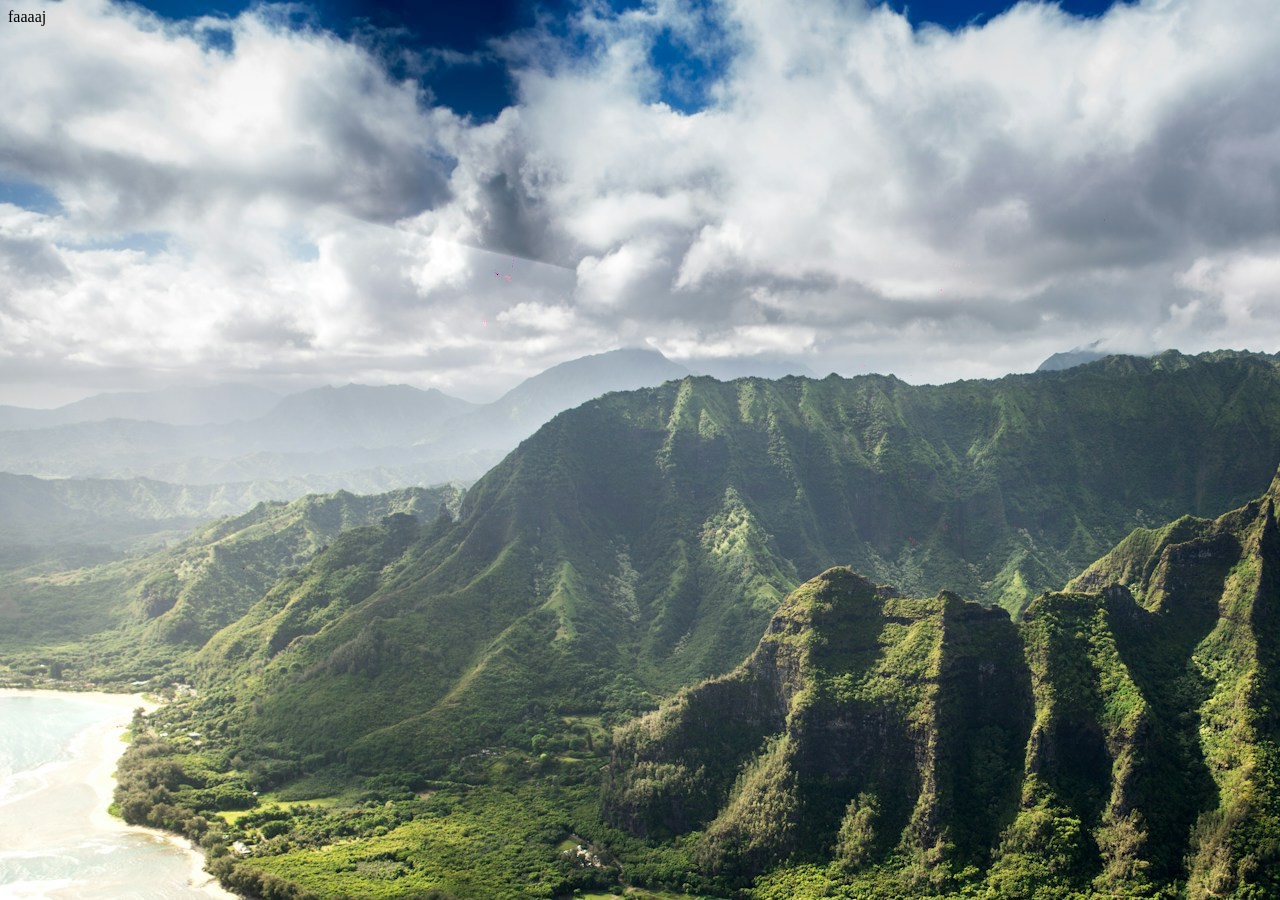
==== guide.html @ 65fb9559 "adding guide app" ====
<!DOCTYPE html>
<html lang="en">
<head>
    <meta charset="UTF-8">
    <meta name="viewport" content="width=device-width, initial-scale=1.0">
    <title>SeedOS Guide</title>
    <link rel="stylesheet" href="guide.css">
</head>
<body>
    faaaaj
</body>
</html>
---- guide.css ----
body{
    background-image: url(assets/logo/intro1.jpg);
}
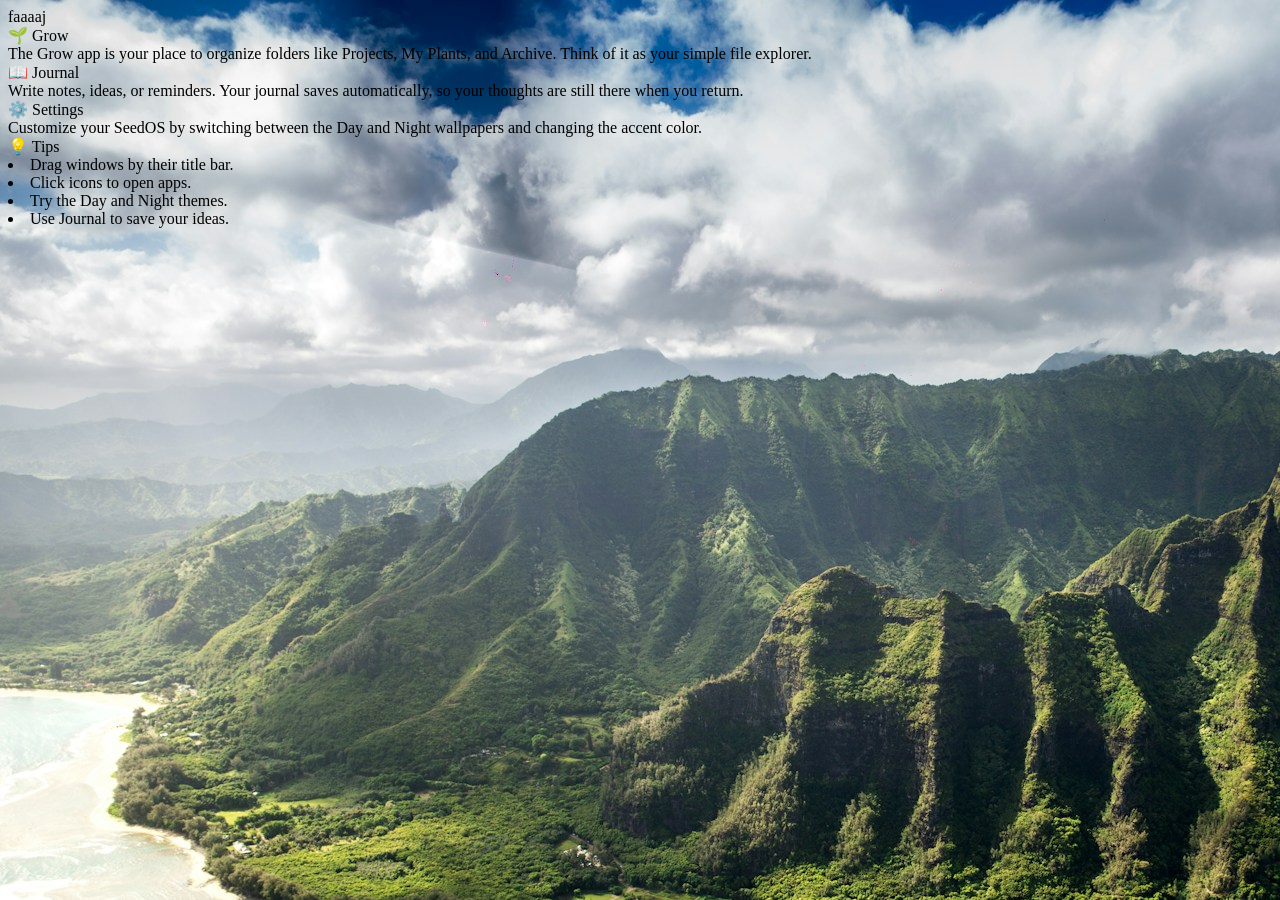
==== commit 316f927c: "small c" ====
--- a/guide.html
+++ b/guide.html
@@ -7,6 +7,22 @@
     <link rel="stylesheet" href="guide.css">
 </head>
 <body>
-    faaaaj
+    faaaaj<div>🌱 Grow</div>
+
+<div>The Grow app is your place to organize folders like Projects, My Plants, and Archive. Think of it as your simple file explorer.</div>
+
+<div>📖 Journal</div>
+
+<div>Write notes, ideas, or reminders. Your journal saves automatically, so your thoughts are still there when you return.</div>
+
+<div>⚙️ Settings</div>
+
+<div>Customize your SeedOS by switching between the Day and Night wallpapers and changing the accent color.</div>
+
+<div>💡 Tips</div>
+<li> Drag windows by their title bar.</li>
+ <li>Click icons to open apps.</li>
+ <li>Try the Day and Night themes.</li>
+ <li>Use Journal to save your ideas.</li>
 </body>
 </html>
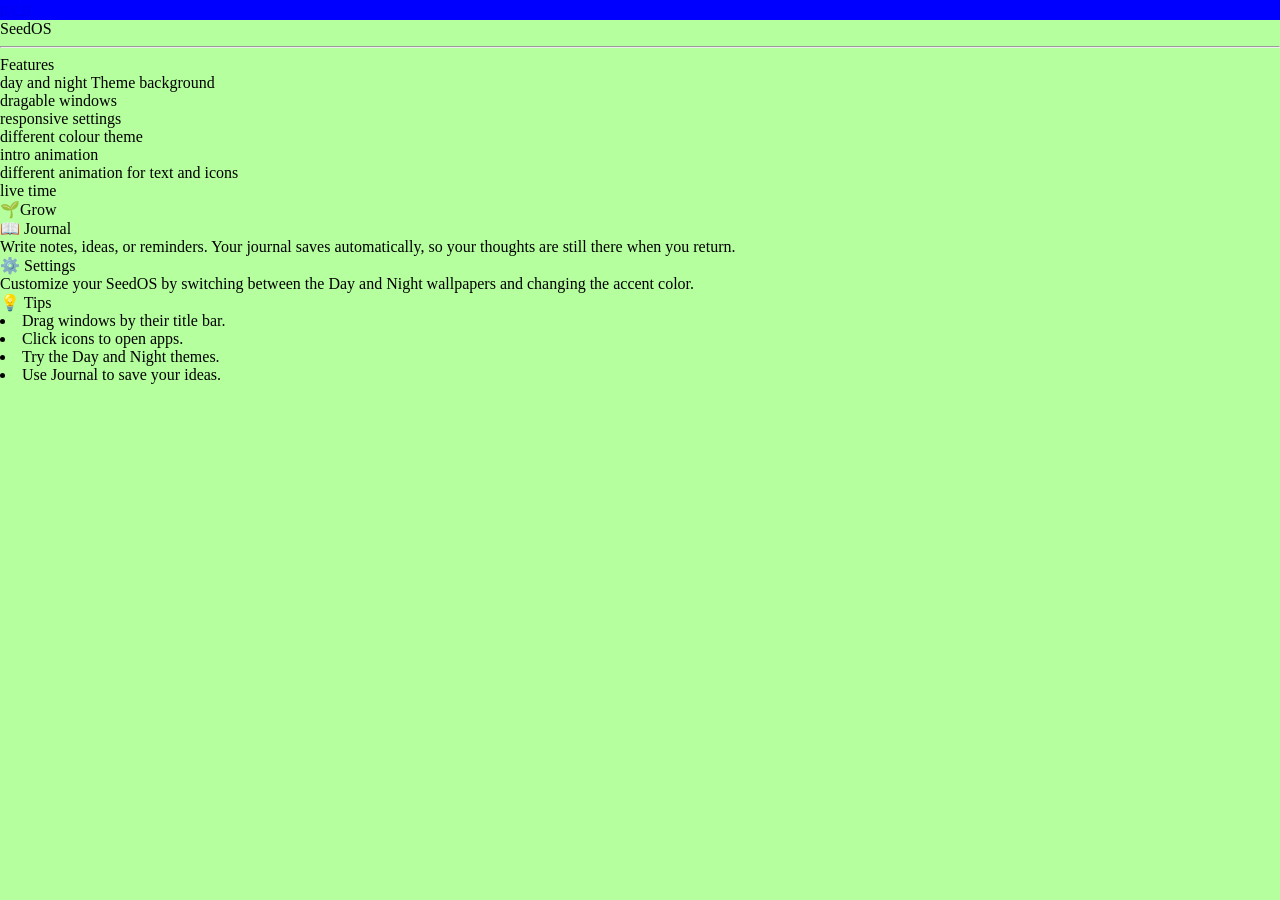
==== commit 17f09e5e: "adding the main guide" ====
--- a/guide.html
+++ b/guide.html
@@ -7,9 +7,27 @@
     <link rel="stylesheet" href="guide.css">
 </head>
 <body>
-    faaaaj<div>🌱 Grow</div>
+    <div id="flex"><a href="index.html">try it</a></div>
 
-<div>The Grow app is your place to organize folders like Projects, My Plants, and Archive. Think of it as your simple file explorer.</div>
+    <div> SeedOS</div>
+    <hr>
+
+<div>
+<div>Features</div>
+
+<div>day and night Theme background</div>
+<div>dragable windows</div>
+<div>responsive settings</div>
+<div>different colour theme</div>
+<div>intro animation</div>
+<div>different animation for text and icons</div>
+<div>live time</div>
+</div>
+
+<div>
+
+    <div>🌱Grow</div>
+    <div></div>
 
 <div>📖 Journal</div>
 
@@ -19,6 +37,8 @@
 
 <div>Customize your SeedOS by switching between the Day and Night wallpapers and changing the accent color.</div>
 
+</div>
+
 <div>💡 Tips</div>
 <li> Drag windows by their title bar.</li>
  <li>Click icons to open apps.</li>
--- a/guide.css
+++ b/guide.css
@@ -1,3 +1,10 @@
 body{
-    background-image: url(assets/logo/intro1.jpg);
+    margin: 0;
+    background-color: rgb(181, 255, 159);
+}
+#flex{
+    background-color: blue;
+    height: 20px;
+    width: 100%;
+    
 }
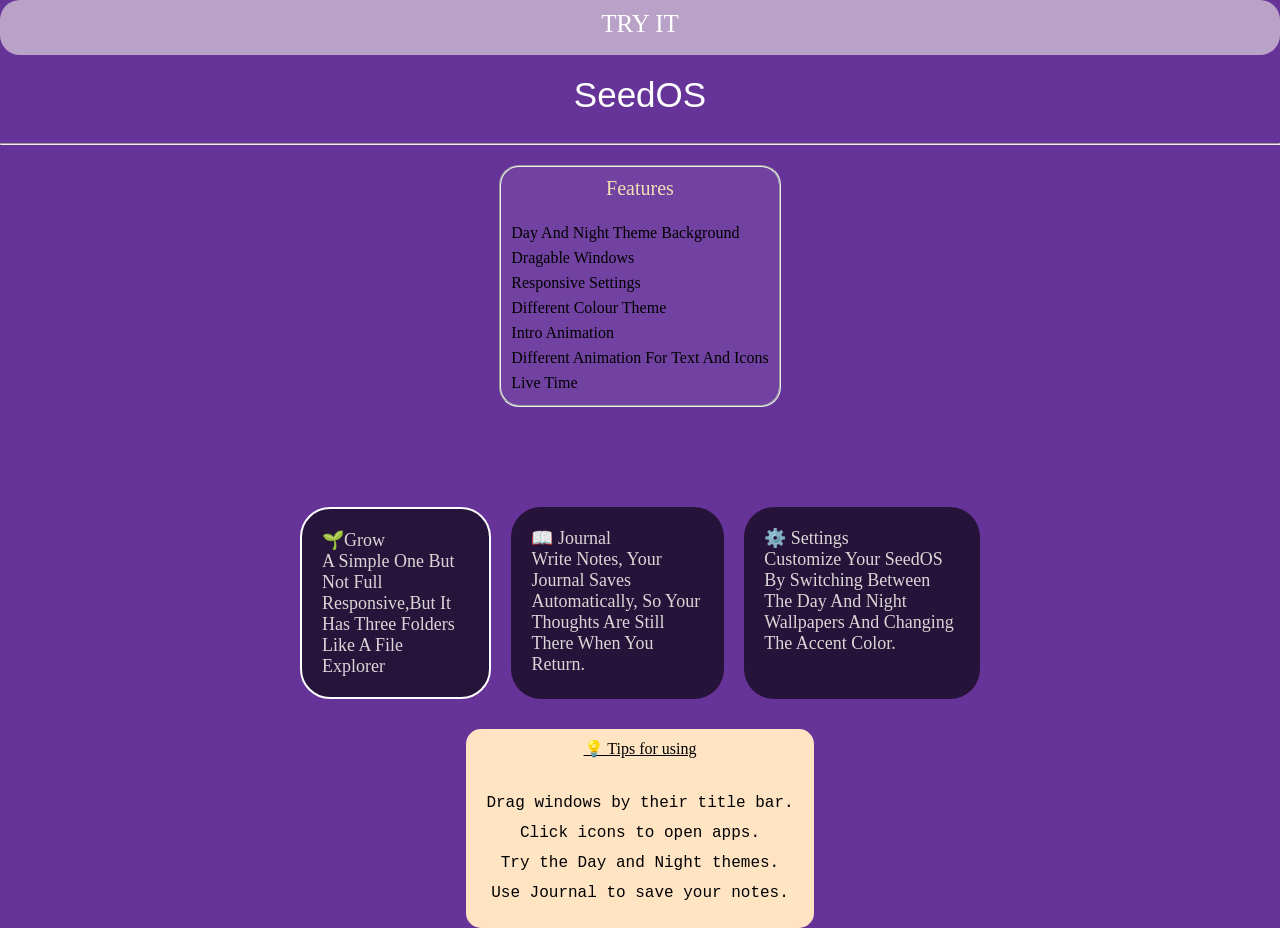
==== commit d3c90306: "almost completed" ====
--- a/guide.html
+++ b/guide.html
@@ -7,14 +7,21 @@
     <link rel="stylesheet" href="guide.css">
 </head>
 <body>
-    <div id="flex"><a href="index.html">try it</a></div>
 
-    <div> SeedOS</div>
+    <div id="flex">
+    
+            <a href="index.html">TRY IT</a>
+        
+    </div>
+
+    <div class="headline"> SeedOS</div>
     <hr>
 
-<div>
-<div>Features</div>
 
+<div class="card">
+
+<div class="cah">Features</div>
+<div class="textcard">
 <div>day and night Theme background</div>
 <div>dragable windows</div>
 <div>responsive settings</div>
@@ -23,26 +30,38 @@
 <div>different animation for text and icons</div>
 <div>live time</div>
 </div>
-
-<div>
-
-    <div>🌱Grow</div>
-    <div></div>
-
-<div>📖 Journal</div>
-
-<div>Write notes, ideas, or reminders. Your journal saves automatically, so your thoughts are still there when you return.</div>
-
-<div>⚙️ Settings</div>
-
-<div>Customize your SeedOS by switching between the Day and Night wallpapers and changing the accent color.</div>
-
 </div>
 
-<div>💡 Tips</div>
-<li> Drag windows by their title bar.</li>
- <li>Click icons to open apps.</li>
- <li>Try the Day and Night themes.</li>
- <li>Use Journal to save your ideas.</li>
+
+<div class="apps">
+
+    <div class="grow">
+    <div>🌱Grow</div>
+    <div>A simple one but not full responsive,but it has three folders like a file explorer</div>
+    </div>
+
+    <div class="journal">
+<div>📖 Journal</div>
+<div>Write notes, Your journal saves automatically, so your thoughts are still there when you return.</div>
+    </div>
+
+    <div class="settings">
+<div>⚙️ Settings</div>
+<div>Customize your SeedOS by switching between the Day and Night wallpapers and changing the accent color.</div>
+    </div>
+    
+</div>
+
+<div class="tips">
+
+<div class="tipsh">💡 Tips for using</div>
+<div class="texttips">
+<div>Drag windows by their title bar.</div>
+ <div>Click icons to open apps.</div>
+ <div>Try the Day and Night themes.</div>
+ <div>Use Journal to save your notes.</div>
+</div>
+</div>
+
 </body>
 </html>
--- a/guide.css
+++ b/guide.css
@@ -1,10 +1,147 @@
 body{
     margin: 0;
-    background-color: rgb(181, 255, 159);
+    background-color:rebeccapurple;
+    color: rgb(218, 214, 214);
 }
 #flex{
-    background-color: blue;
-    height: 20px;
-    width: 100%;
+    background-color: rgba(241, 230, 230, 0.61);
+    height: 35px;
     
+    border-radius: 20px;
+    padding: 10px;
+    text-align: center;
+    
+}
+
+a{
+    
+    font-family:'Times New Roman', Times, serif;
+    padding: 25px;
+    text-align: center;
+    font-size: 25px;
+    color: white;
+    font-family: cursive;
+    text-decoration: none;
+}
+a:hover{
+    color: gold;
+}
+
+.headline{
+    color: white;
+    font-family: Impact, Haettenschweiler, 'Arial Narrow Bold', sans-serif;
+    font-size: 35px;
+    text-align: center;
+    padding: 20px;
+}
+
+.headline:hover{
+    color: rgb(20, 204, 20);
+}
+
+.card{
+    margin-left: auto;
+    margin-right: auto;
+    margin-top: 20px;
+    width: fit-content ;
+    text-align: center;
+    border-radius: 20px;
+    background-color: rgba(255, 255, 254, 0.075);
+    color: black;
+    border: groove 2px;
+    transition: 0.3s;
+}
+.card:hover{
+     background-color: rgba(255, 255, 254, 0.164);
+     transform: translatey(-10px)scale(1.15);
+}
+.cah{
+    font-size: 20px;
+    padding: 10px;
+    color: wheat;
+}
+
+.textcard{
+    padding: 10px;
+    text-transform: capitalize;
+    text-align:start;
+    line-height: 25PX;
+}
+
+.apps{
+    display: flex;
+    gap: 20px;
+    margin-left: 300px;
+    margin-right: 300px;
+    margin-top: 100px;
+   
+}
+
+.grow{
+     padding: 20px;
+    background-color: rgba(0, 0, 0, 0.61);
+    border-radius: 30px;
+    font-size: 18px;
+    text-transform: capitalize;
+   transition: 0.3s;
+   border: solid white 2px;
+}
+.grow:hover{
+    transform: translateX(70px);
+    border: dotted peachpuff 2px;
+    background-color: rgba(182, 16, 16, 0.5);
+}
+.journal{
+    border-radius: 30px;
+    padding: 20px;
+    background-color: rgba(0, 0, 0, 0.623);
+    text-transform: capitalize;
+    font-size: 18px;
+    transition: 0.3s;
+}
+.journal:hover{
+    transform: translateY(-70px);
+    background-color: rgba(0, 128, 0, 0.5);
+}
+
+.settings{
+    border-radius: 30px;
+    text-transform: capitalize;
+    font-size: 18px;
+    padding: 20px;
+    background-color: rgba(0, 0, 0, 0.623);
+    transition: 0.3S;
+}
+.settings:hover{
+    transform: translateX(-70px);
+    background-color: rgba(0, 0, 255, 0.5);
+}
+
+.tips{
+    background-color: bisque;
+    align-items: center;
+    width: fit-content;
+    text-align: center;
+    border-radius:15px;
+    margin-left: auto;
+    margin-right: auto;
+    margin-top: 30px;
+    transition: 0.3s;
+
+}
+.tips:hover{
+    transform: scale(1.06);
+}
+.texttips{
+    padding: 20px;
+    font-size: 16px;
+    color: black;
+    font-family: monospace;
+    line-height: 30px;
+}
+.tipsh{
+    padding: 10px;
+    color: black;
+    font-family: cursive;
+    text-decoration: underline;
 }
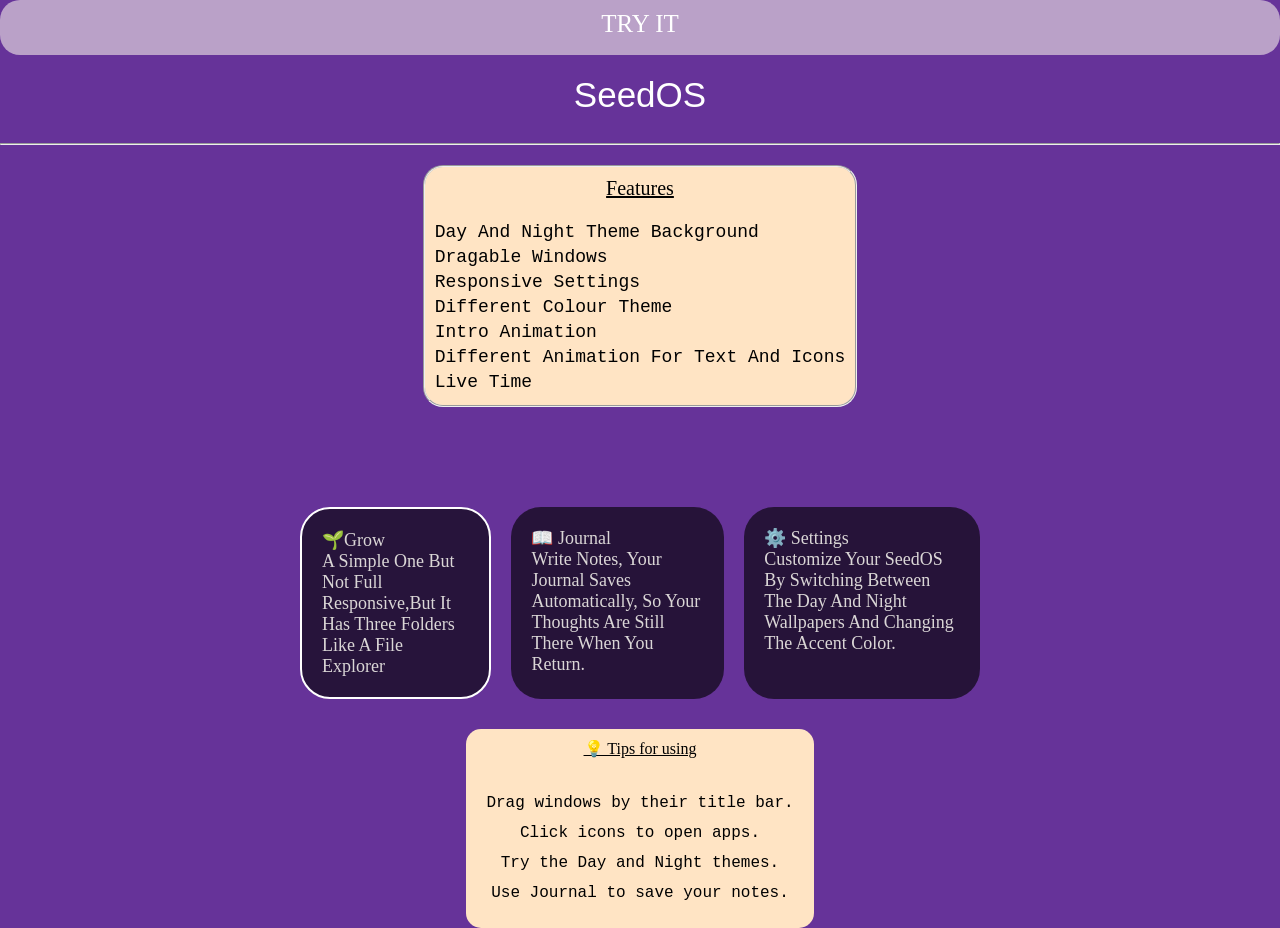
==== commit 3a079f9f: "small changes to the card" ====
--- a/guide.html
+++ b/guide.html
@@ -62,6 +62,11 @@
  <div>Use Journal to save your notes.</div>
 </div>
 </div>
+<div class="thz">
+    <div class="thz2">
+        
+    </div>
+</div>
 
 </body>
 </html>
--- a/guide.css
+++ b/guide.css
@@ -46,7 +46,7 @@
     width: fit-content ;
     text-align: center;
     border-radius: 20px;
-    background-color: rgba(255, 255, 254, 0.075);
+    background-color: bisque;
     color: black;
     border: groove 2px;
     transition: 0.3s;
@@ -56,12 +56,16 @@
      transform: translatey(-10px)scale(1.15);
 }
 .cah{
+    text-decoration: underline;
+    font-family: cursive;
     font-size: 20px;
     padding: 10px;
-    color: wheat;
+    color: rgb(0, 0, 0);
 }
 
 .textcard{
+    font-size: 18px;
+    font-family: monospace;
     padding: 10px;
     text-transform: capitalize;
     text-align:start;
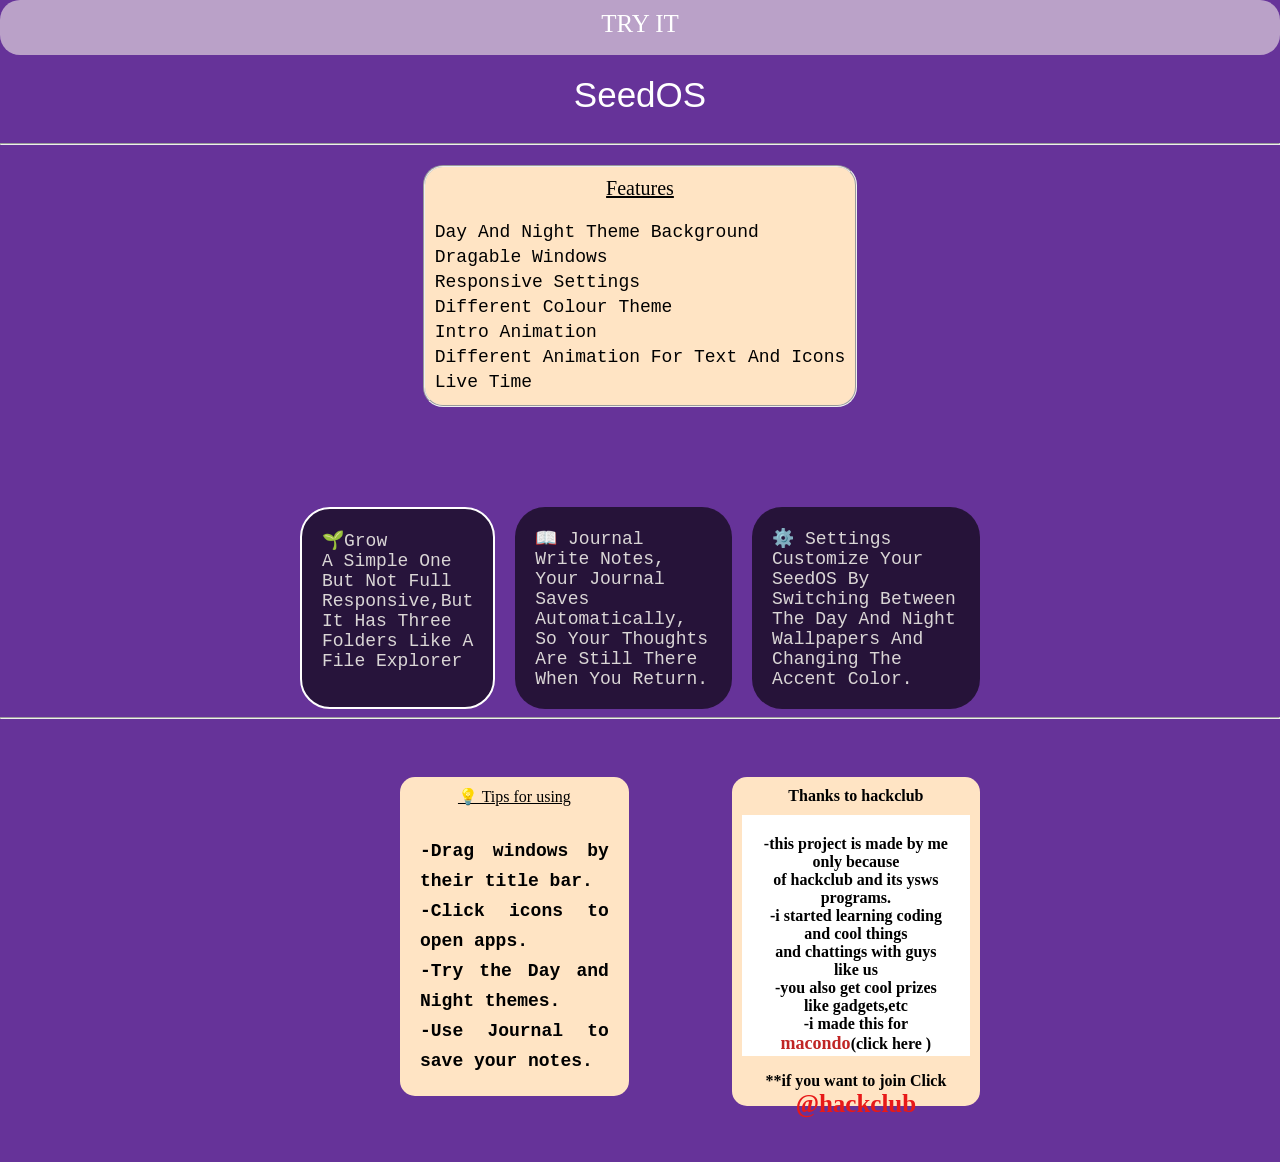
==== commit 24943072: "added a card about hc and improving the whole" ====
--- a/guide.html
+++ b/guide.html
@@ -51,22 +51,26 @@
     </div>
     
 </div>
-
+<hr>
+<div class="tiphack">
 <div class="tips">
 
 <div class="tipsh">💡 Tips for using</div>
 <div class="texttips">
-<div>Drag windows by their title bar.</div>
- <div>Click icons to open apps.</div>
- <div>Try the Day and Night themes.</div>
- <div>Use Journal to save your notes.</div>
+<div>-Drag windows by their title bar.</div>
+ <div>-Click icons to open apps.</div>
+ <div>-Try the Day and Night themes.</div>
+ <div>-Use Journal to save your notes.</div>
 </div>
 </div>
-<div class="thz">
+<div class="thz">Thanks to hackclub
     <div class="thz2">
-        
+        -this project is made by me only because<br> of hackclub and its ysws programs.<br>-i started learning coding and cool things<br>and chattings with guys like us<br>-you also get cool prizes like gadgets,etc<br>
+        -i made this for <a href="https://macondo.hackclub.com/" class="ma" target="_blank">macondo</a>(click here )
+        <br><br>**if you want to join Click
+        <a href="https://hackclub.com/" class="a1" target="_blank">@hackclub</a>
     </div>
 </div>
-
+</div>
 </body>
 </html>
--- a/guide.css
+++ b/guide.css
@@ -82,6 +82,7 @@
 }
 
 .grow{
+    font-family: monospace;
      padding: 20px;
     background-color: rgba(0, 0, 0, 0.61);
     border-radius: 30px;
@@ -96,6 +97,7 @@
     background-color: rgba(182, 16, 16, 0.5);
 }
 .journal{
+    font-family: monospace;
     border-radius: 30px;
     padding: 20px;
     background-color: rgba(0, 0, 0, 0.623);
@@ -109,6 +111,7 @@
 }
 
 .settings{
+    font-family: monospace;
     border-radius: 30px;
     text-transform: capitalize;
     font-size: 18px;
@@ -127,20 +130,24 @@
     width: fit-content;
     text-align: center;
     border-radius:15px;
-    margin-left: auto;
-    margin-right: auto;
-    margin-top: 30px;
+    margin-left: 400px;
+    margin-right: 50px;
+    margin-bottom: 60px;
+    margin-top: 50px;
     transition: 0.3s;
 
 }
 .tips:hover{
     transform: scale(1.06);
+    background-color: white;
 }
 .texttips{
-    padding: 20px;
-    font-size: 16px;
-    color: black;
-    font-family: monospace;
+    text-align: justify;
+    padding: 20px;
+    font-size: 18px;
+    color: black;
+    font-family: monospace;
+    font-weight: bold;
     line-height: 30px;
 }
 .tipsh{
@@ -148,4 +155,64 @@
     color: black;
     font-family: cursive;
     text-decoration: underline;
+}
+
+.tiphack{
+    display: flex;
+    gap: 3px;
+}
+.thz{
+   background-color: bisque;
+    align-items: center;
+    width: fit-content;
+    text-align: center;
+    border-radius:15px;
+    margin-left: 50px;
+    margin-right: 300px;
+    margin-top: 50px;
+    margin-bottom: 50px;
+    transition: 0.3s;
+    padding: 10px;
+    color: black;
+    font-family: cursive;
+    font-weight: bold;
+    transition: 0.3s;
+    
+}
+.thz:hover{
+    background-color: rgb(248, 99, 99);
+    transform: scale(1.02);
+}
+.thz2{
+   height: 201px;
+    padding: 10px;
+    background-color: black;
+    padding:20px;
+    margin-top: 10px;
+    margin-bottom: 10px;
+    color: white;
+}
+.thz2{
+    background-color: white;
+    color: black;
+}
+.a1{
+    
+    font-family:'Times New Roman', Times, serif;
+    padding: 25px;
+    text-align: center;
+    font-size: 25px;
+    color: rgb(231, 25, 25);
+    font-family: cursive;
+    text-decoration: none;
+}
+.a1:hover{
+    color: gold;
+}
+
+.ma{
+    padding: 0%;
+
+    font-size: 18px;
+    color: rgb(192, 37, 37);
 }
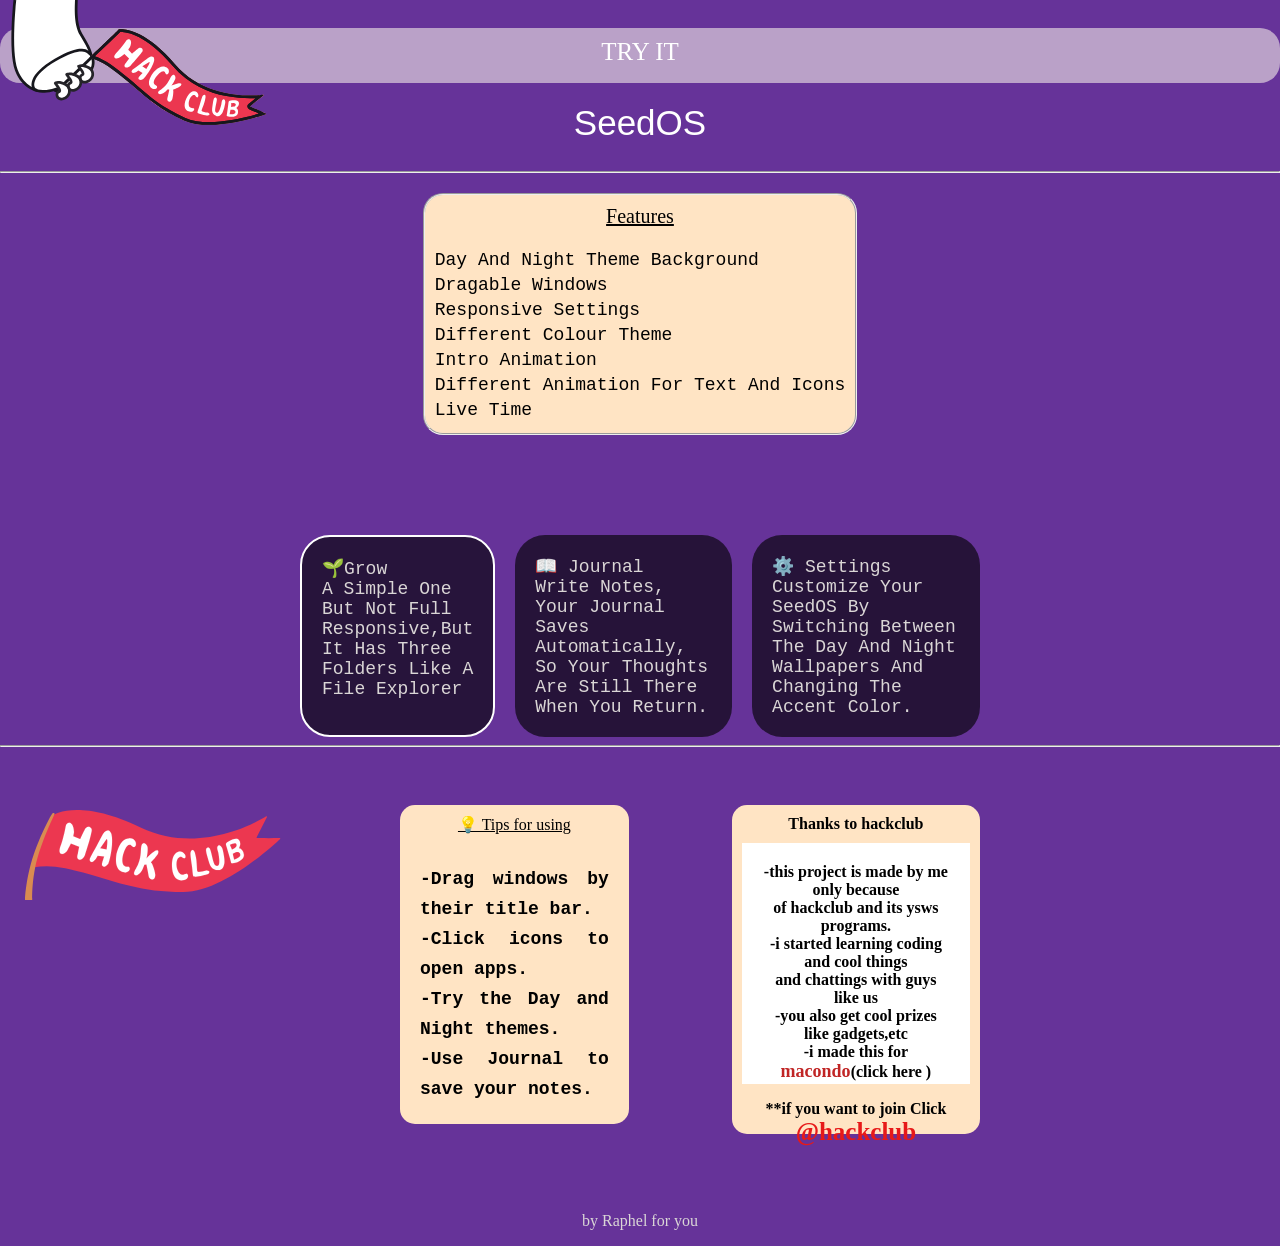
==== commit 4f107bbe: "added hc img" ====
--- a/guide.html
+++ b/guide.html
@@ -7,6 +7,8 @@
     <link rel="stylesheet" href="guide.css">
 </head>
 <body>
+    <a href="https://hackclub.com/"><img style="position: absolute;top: 0;left: 10px;border: 0;width: 256px;z-index: 999;"
+    src="assets/logo/flag-orpheus-top.svg" alt="Hack Club"/></a>
 
     <div id="flex">
     
@@ -21,7 +23,9 @@
 <div class="card">
 
 <div class="cah">Features</div>
+
 <div class="textcard">
+
 <div>day and night Theme background</div>
 <div>dragable windows</div>
 <div>responsive settings</div>
@@ -29,6 +33,7 @@
 <div>intro animation</div>
 <div>different animation for text and icons</div>
 <div>live time</div>
+
 </div>
 </div>
 
@@ -51,11 +56,14 @@
     </div>
     
 </div>
+
 <hr>
+
 <div class="tiphack">
 <div class="tips">
 
 <div class="tipsh">💡 Tips for using</div>
+
 <div class="texttips">
 <div>-Drag windows by their title bar.</div>
  <div>-Click icons to open apps.</div>
@@ -63,7 +71,9 @@
  <div>-Use Journal to save your notes.</div>
 </div>
 </div>
+
 <div class="thz">Thanks to hackclub
+
     <div class="thz2">
         -this project is made by me only because<br> of hackclub and its ysws programs.<br>-i started learning coding and cool things<br>and chattings with guys like us<br>-you also get cool prizes like gadgets,etc<br>
         -i made this for <a href="https://macondo.hackclub.com/" class="ma" target="_blank">macondo</a>(click here )
@@ -72,5 +82,10 @@
     </div>
 </div>
 </div>
+<a href="https://hackclub.com/"><img class="hcimg"
+    src="assets/logo/flag-standalone.svg" alt="Hack Club"/></a>
+<footer>
+    by Raphel for you
+</footer>
 </body>
 </html>
--- a/guide.css
+++ b/guide.css
@@ -215,4 +215,15 @@
 
     font-size: 18px;
     color: rgb(192, 37, 37);
+}
+.hcimg{
+    position:absolute;
+    bottom: 0;
+    width: 256px;
+    float:left;
+}
+footer{
+    font-family: cursive;
+    text-align: center;
+    margin-bottom: 10px;
 }
